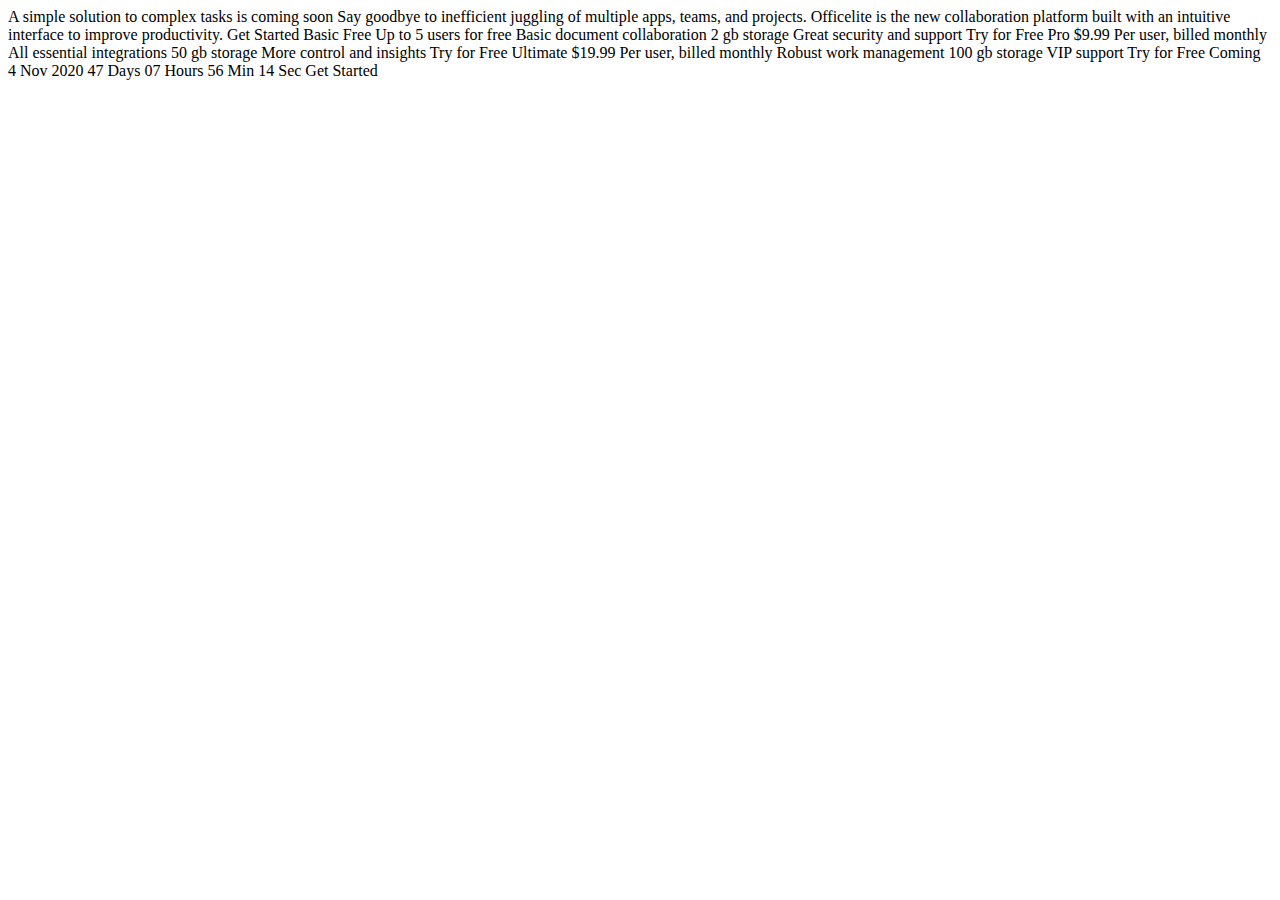
==== index.html @ d2bb743d "added starter files" ====
<!DOCTYPE html>
<html lang="en">
<head>
  <meta charset="UTF-8">
  <meta name="viewport" content="width=device-width, initial-scale=1.0">

  <link rel="icon" type="image/png" sizes="32x32" href="./assets/favicon-32x32.png">
  
  <title>Frontend Mentor | Officelite coming soon site</title>
</head>
<body> 
  A simple solution to complex tasks is coming soon

  Say goodbye to inefficient juggling of multiple apps, teams, and projects. Officelite is the new 
  collaboration platform built with an intuitive interface to improve productivity.

  Get Started

  Basic
  Free
  Up to 5 users for free
  Basic document collaboration
  2 gb storage
  Great security and support
  Try for Free

  Pro
  $9.99
  Per user, billed monthly
  All essential integrations
  50 gb storage
  More control and insights
  Try for Free

  Ultimate
  $19.99
  Per user, billed monthly
  Robust work management
  100 gb storage
  VIP support
  Try for Free

  <!-- If you're choosing to make this date dynamic, set it to 30 days in the future from the moment the visitor views the page -->
  Coming 4 Nov 2020

  <!-- If you're choosing to make this timer dynamic, have it countdown from the date you set above -->
  47 Days
  07 Hours
  56 Min
  14 Sec
  Get Started
</body>
</html>
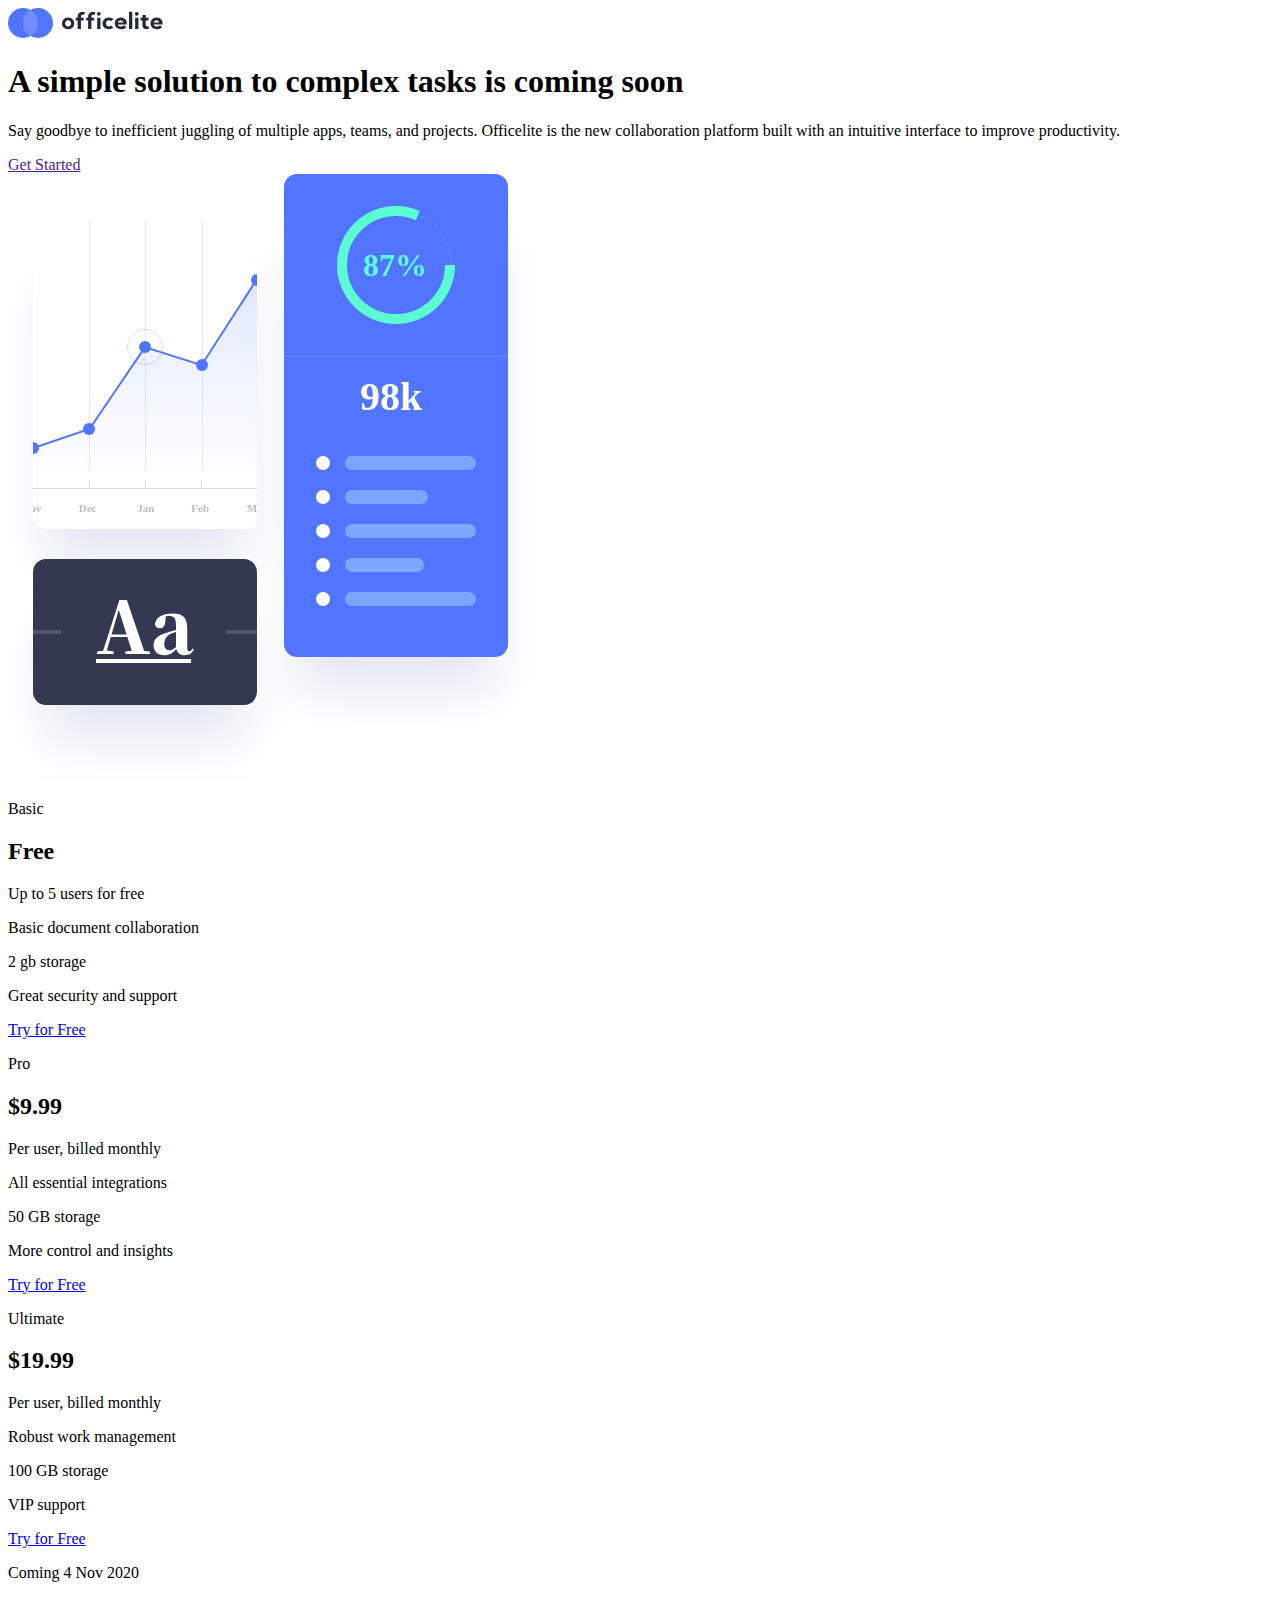
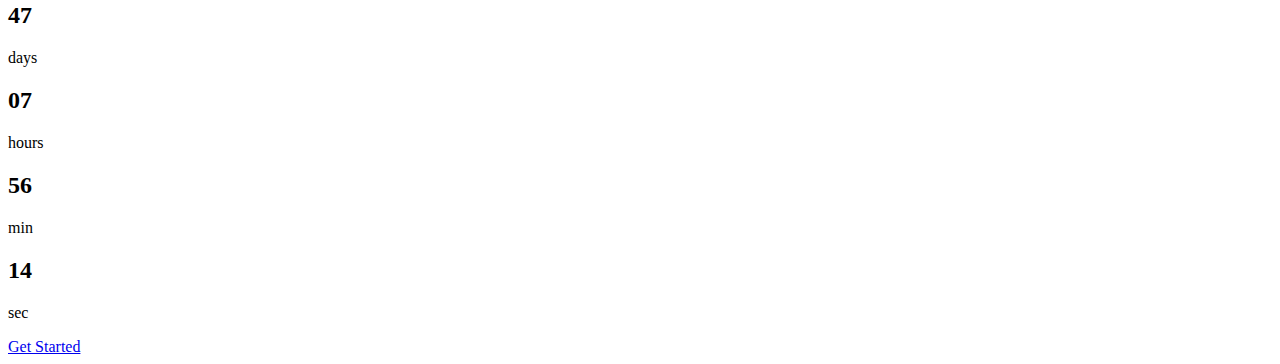
==== commit a80cada4: "added html markup" ====
--- a/index.html
+++ b/index.html
@@ -1,53 +1,375 @@
 <!DOCTYPE html>
 <html lang="en">
-<head>
-  <meta charset="UTF-8">
-  <meta name="viewport" content="width=device-width, initial-scale=1.0">
-
-  <link rel="icon" type="image/png" sizes="32x32" href="./assets/favicon-32x32.png">
-  
-  <title>Frontend Mentor | Officelite coming soon site</title>
-</head>
-<body> 
-  A simple solution to complex tasks is coming soon
-
-  Say goodbye to inefficient juggling of multiple apps, teams, and projects. Officelite is the new 
-  collaboration platform built with an intuitive interface to improve productivity.
-
-  Get Started
-
-  Basic
-  Free
-  Up to 5 users for free
-  Basic document collaboration
-  2 gb storage
-  Great security and support
-  Try for Free
-
-  Pro
-  $9.99
-  Per user, billed monthly
-  All essential integrations
-  50 gb storage
-  More control and insights
-  Try for Free
-
-  Ultimate
-  $19.99
-  Per user, billed monthly
-  Robust work management
-  100 gb storage
-  VIP support
-  Try for Free
-
-  <!-- If you're choosing to make this date dynamic, set it to 30 days in the future from the moment the visitor views the page -->
-  Coming 4 Nov 2020
-
-  <!-- If you're choosing to make this timer dynamic, have it countdown from the date you set above -->
-  47 Days
-  07 Hours
-  56 Min
-  14 Sec
-  Get Started
-</body>
-</html>+  <head>
+    <meta charset="UTF-8" />
+    <meta name="viewport" content="width=device-width, initial-scale=1.0" />
+
+    <link rel="stylesheet" href="./style.css" />
+    <link rel="icon" type="image/png" sizes="32x32" href="./assets/favicon-32x32.png" />
+
+    <title>Frontend Mentor | Officelite coming soon site</title>
+  </head>
+  <body>
+    <div class="wrapper">
+      <header class="header">
+        <div class="logo">
+          <img class="logo-img" src="./assets/shared/logo.svg" alt="logo" />
+        </div>
+      </header>
+
+      <section class="section-a">
+        <div class="copy-area">
+          <h1 class="title">A simple solution to complex tasks is coming soon</h1>
+          <p class="copy-text">
+            Say goodbye to inefficient juggling of multiple apps, teams, and projects.
+            Officelite is the new collaboration platform built with an intuitive interface
+            to improve productivity.
+          </p>
+          <a href="" class="btn">Get Started</a>
+        </div>
+        <div class="image-area">
+          <svg
+            width="525"
+            height="606"
+            xmlns="http://www.w3.org/2000/svg"
+            xmlns:xlink="http://www.w3.org/1999/xlink"
+          >
+            <defs>
+              <filter
+                x="-27.9%"
+                y="-12.1%"
+                width="155.8%"
+                height="148.5%"
+                filterUnits="objectBoundingBox"
+                id="c"
+              >
+                <feMorphology
+                  radius="12.5"
+                  in="SourceAlpha"
+                  result="shadowSpreadOuter1"
+                />
+                <feOffset dy="50" in="shadowSpreadOuter1" result="shadowOffsetOuter1" />
+                <feGaussianBlur
+                  stdDeviation="25"
+                  in="shadowOffsetOuter1"
+                  result="shadowBlurOuter1"
+                />
+                <feColorMatrix
+                  values="0 0 0 0 0.293478072 0 0 0 0 0.359720343 0 0 0 0 0.604534647 0 0 0 0.247159091 0"
+                  in="shadowBlurOuter1"
+                />
+              </filter>
+              <filter
+                x="-27.9%"
+                y="-25.7%"
+                width="155.8%"
+                height="202.7%"
+                filterUnits="objectBoundingBox"
+                id="g"
+              >
+                <feMorphology
+                  radius="12.5"
+                  in="SourceAlpha"
+                  result="shadowSpreadOuter1"
+                />
+                <feOffset dy="50" in="shadowSpreadOuter1" result="shadowOffsetOuter1" />
+                <feGaussianBlur
+                  stdDeviation="25"
+                  in="shadowOffsetOuter1"
+                  result="shadowBlurOuter1"
+                />
+                <feColorMatrix
+                  values="0 0 0 0 0.293478072 0 0 0 0 0.359720343 0 0 0 0 0.604534647 0 0 0 0.247159091 0"
+                  in="shadowBlurOuter1"
+                />
+              </filter>
+              <filter
+                x="-27.9%"
+                y="-7.8%"
+                width="155.8%"
+                height="131.1%"
+                filterUnits="objectBoundingBox"
+                id="i"
+              >
+                <feMorphology
+                  radius="12.5"
+                  in="SourceAlpha"
+                  result="shadowSpreadOuter1"
+                />
+                <feOffset dy="50" in="shadowSpreadOuter1" result="shadowOffsetOuter1" />
+                <feGaussianBlur
+                  stdDeviation="25"
+                  in="shadowOffsetOuter1"
+                  result="shadowBlurOuter1"
+                />
+                <feColorMatrix
+                  values="0 0 0 0 0.293478072 0 0 0 0 0.359720343 0 0 0 0 0.604534647 0 0 0 0.247159091 0"
+                  in="shadowBlurOuter1"
+                />
+              </filter>
+              <rect id="b" x="0" y="0" width="224" height="309" rx="13" />
+              <rect id="f" x="0" y="0" width="224" height="146" rx="13" />
+              <rect id="j" x="0" y="0" width="224" height="483" rx="13" />
+              <linearGradient x1="50%" y1="0%" x2="50%" y2="100%" id="d">
+                <stop stop-color="#024AFF" stop-opacity=".148" offset="0%" />
+                <stop stop-color="#3B77CF" stop-opacity="0" offset="100%" />
+              </linearGradient>
+              <circle id="a" cx="59" cy="59" r="59" />
+              <mask
+                id="k"
+                maskContentUnits="userSpaceOnUse"
+                maskUnits="objectBoundingBox"
+                x="0"
+                y="0"
+                width="118"
+                height="118"
+                fill="#fff"
+              >
+                <use xlink:href="#a" />
+              </mask>
+            </defs>
+            <g fill="none" fill-rule="evenodd">
+              <g transform="translate(25 46)">
+                <mask id="e" fill="#fff"><use xlink:href="#b" /></mask>
+                <use fill="#000" filter="url(#c)" xlink:href="#b" />
+                <use fill="#FFF" xlink:href="#b" />
+                <path
+                  fill="url(#d)"
+                  mask="url(#e)"
+                  d="M-36.826 240.688L56.5 209.026 112 127.17l56.5 18.01 75.17-116.672V269l-280.496-1z"
+                />
+                <path
+                  stroke="#5175FF"
+                  stroke-width="2"
+                  mask="url(#e)"
+                  d="M-36.826 240.688L56.5 209.026 112 127.17l56.5 18.01 75.17-116.672V269"
+                />
+                <path
+                  fill="#5175FF"
+                  opacity=".152"
+                  mask="url(#e)"
+                  d="M112 0h1v250h-1zM56 0h1v250h-1zM169 0h1v250h-1z"
+                />
+                <circle fill="#5175FF" mask="url(#e)" cx="112" cy="127" r="6" />
+                <circle
+                  stroke="#5175FF"
+                  opacity=".25"
+                  mask="url(#e)"
+                  cx="112"
+                  cy="127"
+                  r="17.5"
+                />
+                <circle fill="#5175FF" mask="url(#e)" cx="56" cy="209" r="6" />
+                <circle fill="#5175FF" mask="url(#e)" cx="169" cy="145" r="6" />
+                <circle fill="#5175FF" mask="url(#e)" cx="224" cy="60" r="6" />
+                <circle fill="#5175FF" mask="url(#e)" cy="228" r="6" />
+                <g mask="url(#e)">
+                  <text
+                    opacity=".5"
+                    font-family="KumbhSans-Bold, Kumbh Sans"
+                    font-size="11"
+                    font-weight="bold"
+                    transform="translate(-12 260)"
+                  >
+                    <tspan x="116.15" y="32" fill="#747B95">Jan</tspan>
+                  </text>
+                  <text
+                    opacity=".5"
+                    font-family="KumbhSans-Bold, Kumbh Sans"
+                    font-size="11"
+                    font-weight="bold"
+                    transform="translate(-12 260)"
+                  >
+                    <tspan x="57.779" y="32" fill="#747B95">Dec</tspan>
+                  </text>
+                  <text
+                    opacity=".5"
+                    font-family="KumbhSans-Bold, Kumbh Sans"
+                    font-size="11"
+                    font-weight="bold"
+                    transform="translate(-12 260)"
+                  >
+                    <tspan x="1.534" y="32" fill="#747B95">Nov</tspan>
+                  </text>
+                  <text
+                    opacity=".5"
+                    font-family="KumbhSans-Bold, Kumbh Sans"
+                    font-size="11"
+                    font-weight="bold"
+                    transform="translate(-12 260)"
+                  >
+                    <tspan x="170.308" y="32" fill="#747B95">Feb</tspan>
+                  </text>
+                  <text
+                    opacity=".5"
+                    font-family="KumbhSans-Bold, Kumbh Sans"
+                    font-size="11"
+                    font-weight="bold"
+                    transform="translate(-12 260)"
+                  >
+                    <tspan x="225.725" y="32" fill="#747B95">Mar</tspan>
+                  </text>
+                  <path
+                    fill="#747B95"
+                    opacity=".25"
+                    d="M0 268h224v1H0zM112 260h1v8h-1zM56 260h1v8h-1zM168 260h1v8h-1z"
+                  />
+                </g>
+              </g>
+              <g transform="translate(25 385)">
+                <mask id="h" fill="#fff"><use xlink:href="#f" /></mask>
+                <use fill="#000" filter="url(#g)" xlink:href="#f" />
+                <use fill="#333950" xlink:href="#f" />
+                <g mask="url(#h)">
+                  <g fill="#FEFEFE" fill-rule="nonzero">
+                    <path
+                      d="M80.64 95v-2.448l-6.768-.936 3.96-13.68h16.56l4.392 13.896-6.408.72V95h24.552v-2.448l-5.76-.648L93.888 41H86.4L70.128 91.688l-5.976.864V95H80.64zM93.6 75.416H78.552l7.2-24.624L93.6 75.416zm58.176 20.808c4.608 0 7.344-1.656 9.144-5.616l-1.224-1.008c-1.368 2.16-2.16 2.736-3.24 2.736-1.368 0-2.232-.936-2.232-3.672V69.296c0-10.44-4.104-14.832-14.328-14.832-11.16 0-17.424 4.32-18 11.088.576 2.376 2.376 3.672 4.968 3.672 2.736 0 5.184-1.944 5.4-6.84l.504-5.112a14.805 14.805 0 013.024-.288c5.472 0 7.2 2.232 7.2 9.72v4.392c-2.52.648-5.04 1.296-7.056 1.872-11.592 3.384-15.336 6.912-15.336 13.464 0 6.048 4.32 9.792 10.512 9.792 5.76 0 8.496-2.232 12.168-6.264 1.08 3.888 3.744 6.264 8.496 6.264zm-15.048-4.896c-3.384 0-5.4-2.016-5.4-6.336 0-5.256 2.664-8.64 7.704-10.728.864-.36 2.304-.792 3.96-1.224v14.976c-2.664 2.376-4.32 3.312-6.264 3.312zM63 100v4h95.132v-4z"
+                    />
+                  </g>
+                  <path
+                    fill="#FEFEFE"
+                    fill-rule="nonzero"
+                    d="M-67 71v4h95.132v-4zM193 71v4h95.132v-4z"
+                    opacity=".15"
+                  />
+                </g>
+              </g>
+              <g transform="translate(276)">
+                <use fill="#000" filter="url(#i)" xlink:href="#j" />
+                <use fill="#5175FF" xlink:href="#j" />
+              </g>
+              <path fill="#FFF" opacity=".15" d="M276 182h224v1H276z" />
+              <g transform="translate(329 32)">
+                <circle stroke="#FFF" opacity=".146" cx="59" cy="59" r="55.5" />
+                <use
+                  stroke="#5CFCD3"
+                  mask="url(#k)"
+                  stroke-width="20"
+                  stroke-dasharray="302"
+                  xlink:href="#a"
+                />
+                <text
+                  font-family="KumbhSans-Bold, Kumbh Sans"
+                  font-size="32"
+                  font-weight="bold"
+                  fill="#5CFCD3"
+                >
+                  <tspan x="26" y="70">87%</tspan>
+                </text>
+              </g>
+              <text
+                font-family="KumbhSans-Bold, Kumbh Sans"
+                font-size="40"
+                font-weight="bold"
+                fill="#FFF"
+                transform="translate(276)"
+              >
+                <tspan x="76" y="236">98k</tspan>
+              </text>
+              <g transform="translate(308 282)">
+                <rect fill="#FFF" width="14" height="14" rx="7" />
+                <rect fill="#7DA7FF" x="29" width="131" height="14" rx="7" />
+              </g>
+              <g transform="translate(308 316)">
+                <rect fill="#FFF" width="14" height="14" rx="7" />
+                <rect fill="#7DA7FF" x="29" width="83" height="14" rx="7" />
+              </g>
+              <g transform="translate(308 350)">
+                <rect fill="#FFF" width="14" height="14" rx="7" />
+                <rect fill="#7DA7FF" x="29" width="131" height="14" rx="7" />
+              </g>
+              <g transform="translate(308 384)">
+                <rect fill="#FFF" width="14" height="14" rx="7" />
+                <rect fill="#7DA7FF" x="29" width="79" height="14" rx="7" />
+              </g>
+              <g transform="translate(308 418)">
+                <rect fill="#FFF" width="14" height="14" rx="7" />
+                <rect fill="#7DA7FF" x="29" width="131" height="14" rx="7" />
+              </g>
+            </g>
+          </svg>
+        </div>
+      </section>
+
+      <section class="section-b">
+        <div class="cards">
+          <div class="card">
+            <div class="plan-type">
+              <p class="plan-name">Basic</p>
+              <h2 class="plan-price">Free</h2>
+              <p class="plan-subtitle">Up to 5 users for free</p>
+            </div>
+            <div class="plan-features">
+              <p class="feature-copy">Basic document collaboration</p>
+              <p class="feature-copy">2 gb storage</p>
+              <p class="feature-copy">Great security and support</p>
+            </div>
+            <a href="#" class="btn btn--accent-1">Try for Free</a>
+          </div>
+
+          <div class="card">
+            <div class="plan-type">
+              <p class="plan-name">Pro</p>
+              <h2 class="plan-price">$9.99</h2>
+              <p class="plan-subtitle">Per user, billed monthly</p>
+            </div>
+            <div class="plan-features">
+              <p class="feature-copy">All essential integrations</p>
+              <p class="feature-copy">50 GB storage</p>
+              <p class="feature-copy">More control and insights</p>
+            </div>
+            <a href="#" class="btn btn--accent-2">Try for Free</a>
+          </div>
+
+          <div class="card">
+            <div class="plan-type">
+              <p class="plan-name">Ultimate</p>
+              <h2 class="plan-price">$19.99</h2>
+              <p class="plan-subtitle">Per user, billed monthly</p>
+            </div>
+            <div class="plan-features">
+              <p class="feature-copy">Robust work management</p>
+              <p class="feature-copy">100 GB storage</p>
+              <p class="feature-copy">VIP support</p>
+            </div>
+            <a href="#" class="btn btn--accent-1">Try for Free</a>
+          </div>
+        </div>
+      </section>
+
+      <footer class="footer">
+        <div class="footer__content">
+          <div class="countdown-area">
+            <!-- If you're choosing to make this date dynamic, set it to 30 days in the future from the moment the visitor views the page -->
+
+            <p class="countdown-text">Coming <span class="accent">4 Nov 2020</span></p>
+            <div class="countdown-cards">
+              <!-- If you're choosing to make this timer dynamic, have it countdown from the date you set above -->
+
+              <div class="cd-card">
+                <h2 class="cd-card__number">47</h2>
+                <p class="cd-card__unit">days</p>
+              </div>
+              <div class="cd-card">
+                <h2 class="cd-card__number">07</h2>
+                <p class="cd-card__unit">hours</p>
+              </div>
+              <div class="cd-card">
+                <h2 class="cd-card__number">56</h2>
+                <p class="cd-card__unit">min</p>
+              </div>
+              <div class="cd-card">
+                <h2 class="cd-card__number">14</h2>
+                <p class="cd-card__unit">sec</p>
+              </div>
+            </div>
+          </div>
+
+          <a href="#" class="btn">Get Started</a>
+        </div>
+      </footer>
+    </div>
+
+    <script src="./index.js"></script>
+  </body>
+</html>
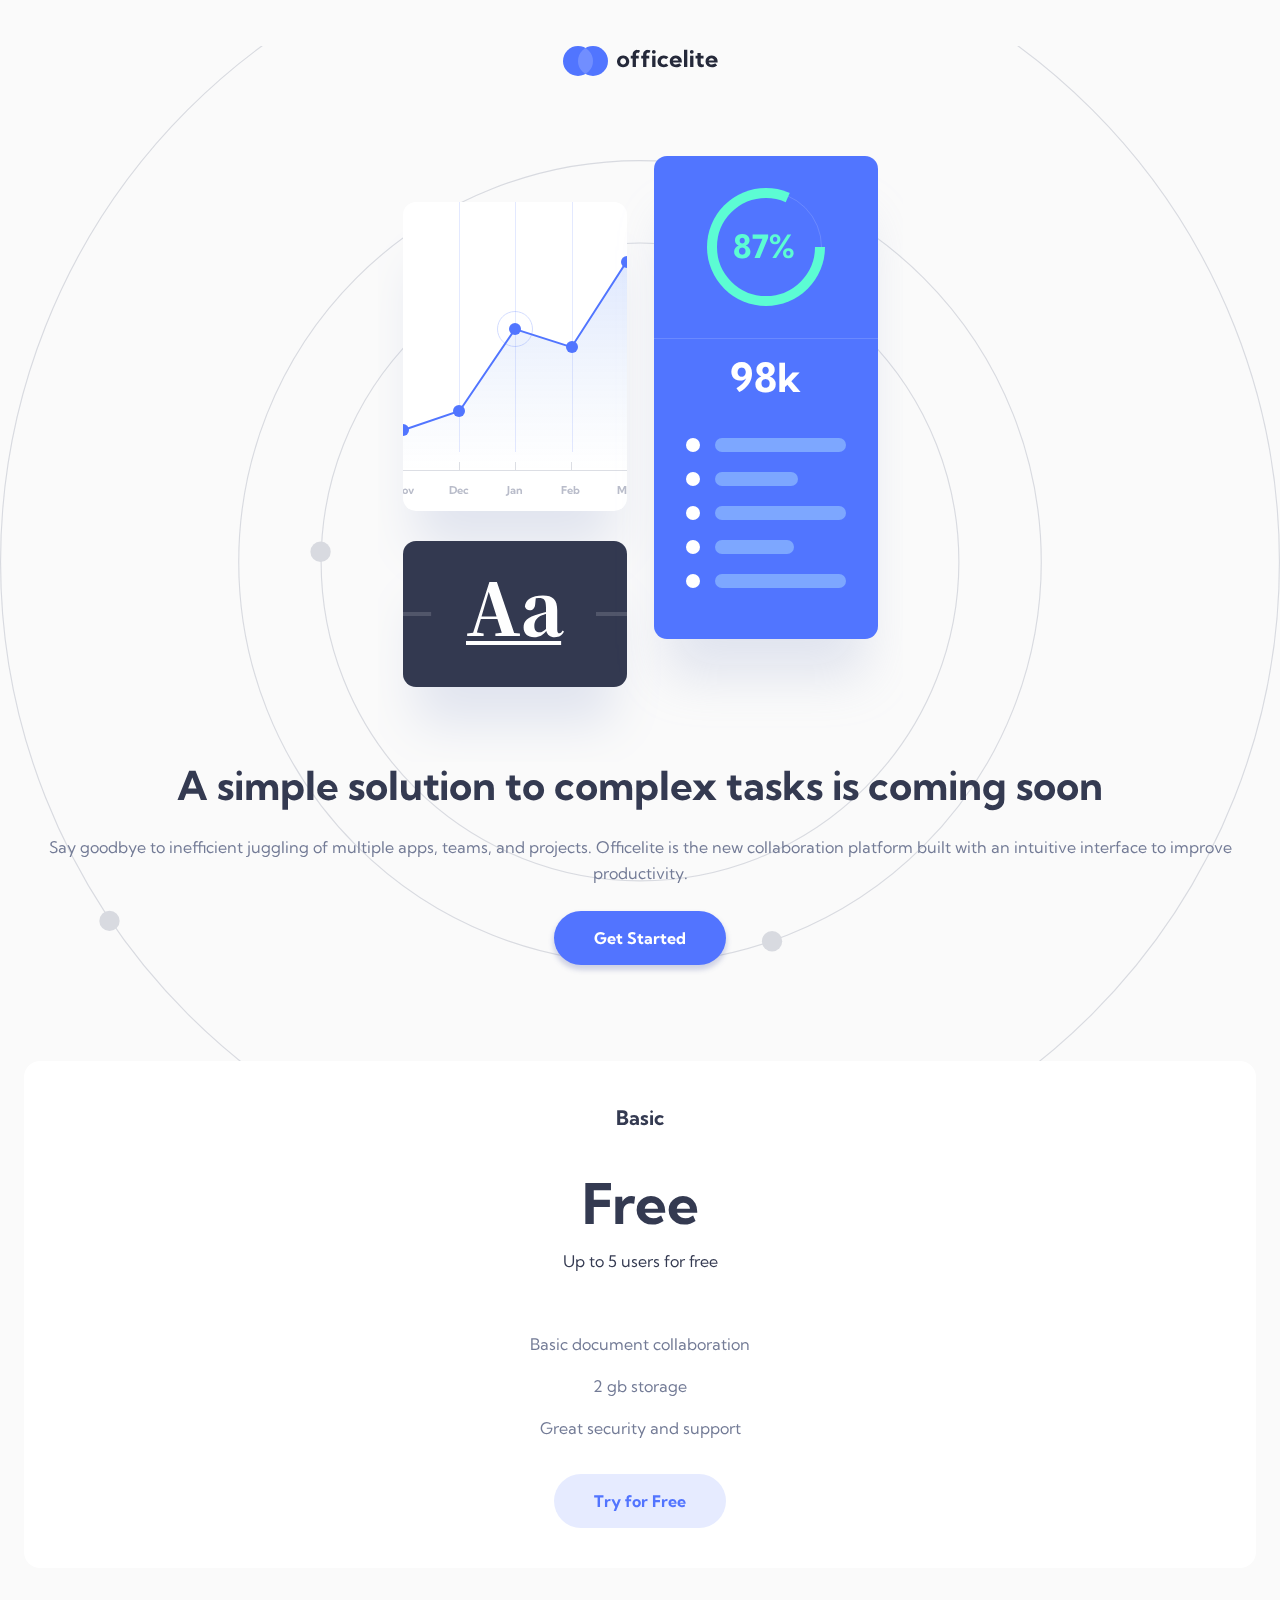
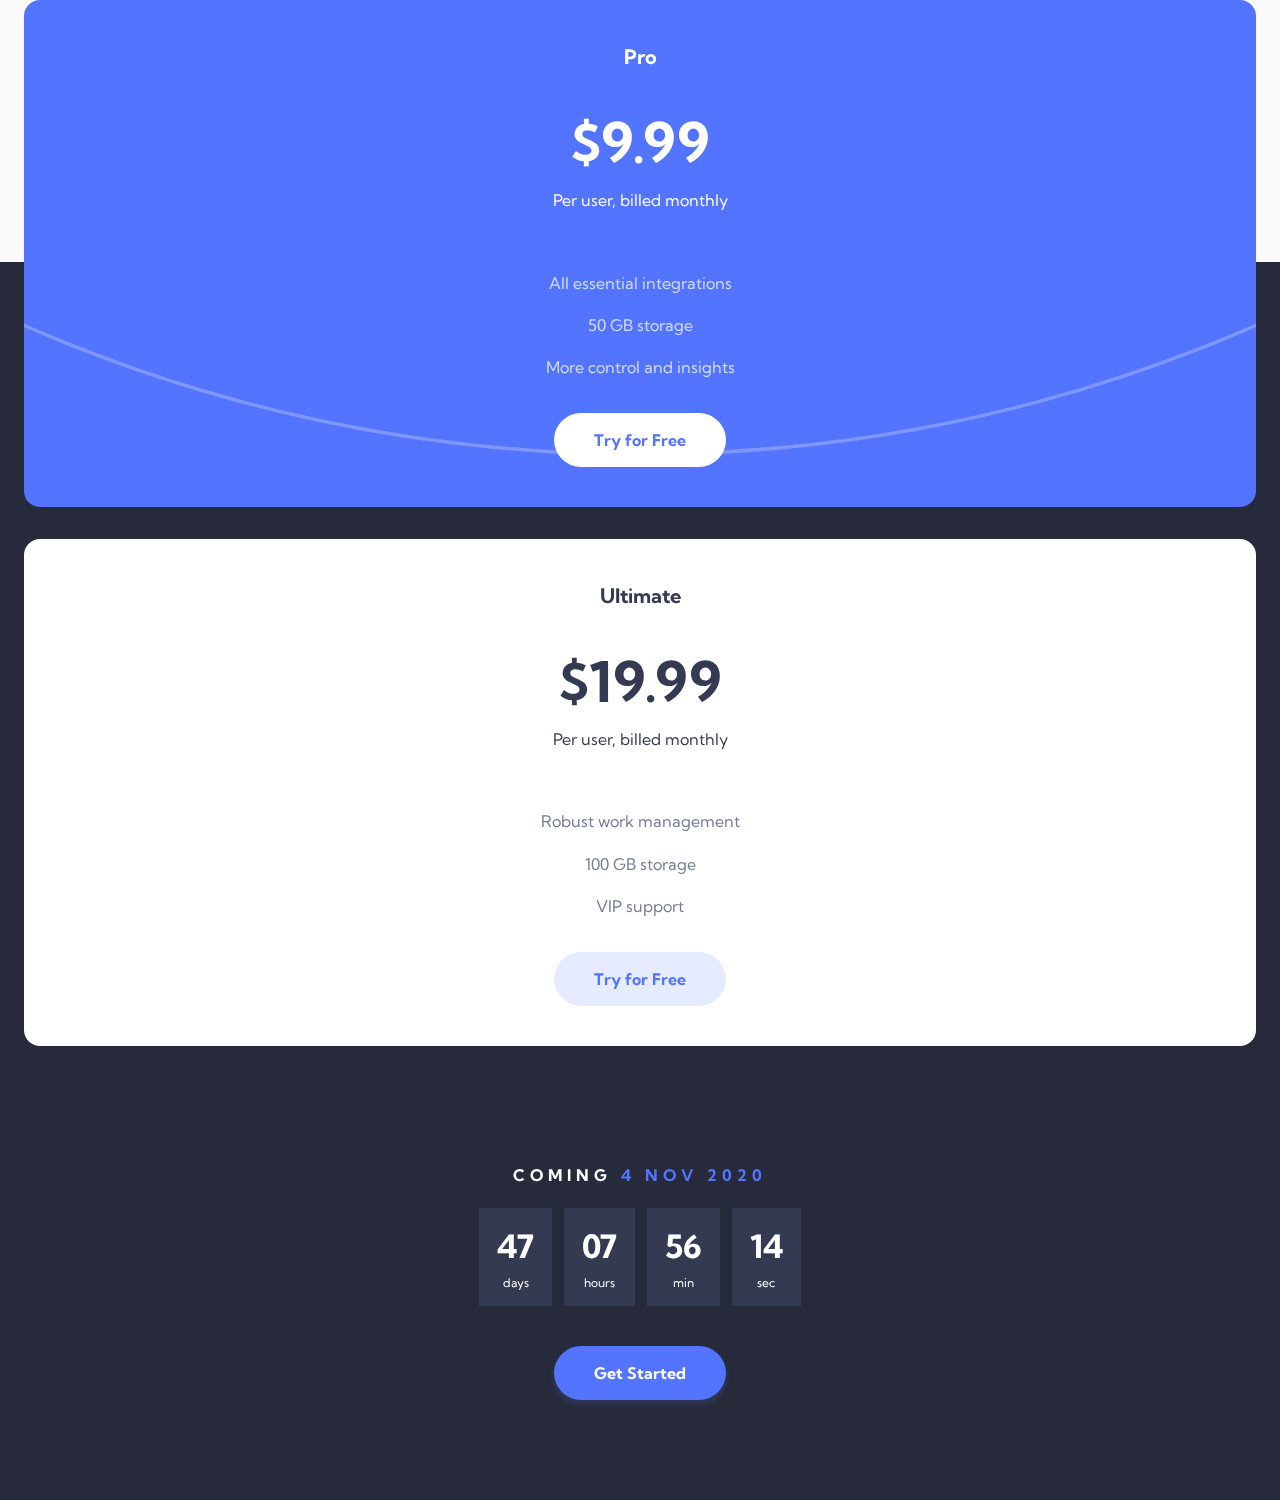
==== commit b34b3e01: "finished mobile css view" ====
--- a/index.html
+++ b/index.html
@@ -11,13 +11,13 @@
   </head>
   <body>
     <div class="wrapper">
-      <header class="header">
+      <header class="header container">
         <div class="logo">
           <img class="logo-img" src="./assets/shared/logo.svg" alt="logo" />
         </div>
       </header>
 
-      <section class="section-a">
+      <section class="section-a container">
         <div class="copy-area">
           <h1 class="title">A simple solution to complex tasks is coming soon</h1>
           <p class="copy-text">
@@ -291,15 +291,15 @@
         </div>
       </section>
 
-      <section class="section-b">
+      <section class="section-b container">
         <div class="cards">
           <div class="card">
-            <div class="plan-type">
+            <div class="plan">
               <p class="plan-name">Basic</p>
               <h2 class="plan-price">Free</h2>
               <p class="plan-subtitle">Up to 5 users for free</p>
             </div>
-            <div class="plan-features">
+            <div class="features">
               <p class="feature-copy">Basic document collaboration</p>
               <p class="feature-copy">2 gb storage</p>
               <p class="feature-copy">Great security and support</p>
@@ -307,13 +307,13 @@
             <a href="#" class="btn btn--accent-1">Try for Free</a>
           </div>
 
-          <div class="card">
-            <div class="plan-type">
+          <div class="card card--accent">
+            <div class="plan">
               <p class="plan-name">Pro</p>
               <h2 class="plan-price">$9.99</h2>
               <p class="plan-subtitle">Per user, billed monthly</p>
             </div>
-            <div class="plan-features">
+            <div class="features">
               <p class="feature-copy">All essential integrations</p>
               <p class="feature-copy">50 GB storage</p>
               <p class="feature-copy">More control and insights</p>
@@ -322,12 +322,12 @@
           </div>
 
           <div class="card">
-            <div class="plan-type">
+            <div class="plan">
               <p class="plan-name">Ultimate</p>
               <h2 class="plan-price">$19.99</h2>
               <p class="plan-subtitle">Per user, billed monthly</p>
             </div>
-            <div class="plan-features">
+            <div class="features">
               <p class="feature-copy">Robust work management</p>
               <p class="feature-copy">100 GB storage</p>
               <p class="feature-copy">VIP support</p>
@@ -337,7 +337,7 @@
         </div>
       </section>
 
-      <footer class="footer">
+      <footer class="footer container">
         <div class="footer__content">
           <div class="countdown-area">
             <!-- If you're choosing to make this date dynamic, set it to 30 days in the future from the moment the visitor views the page -->
--- a/style.css
+++ b/style.css
@@ -0,0 +1,321 @@
+@import url('https://fonts.googleapis.com/css2?family=Kumbh+Sans:wght@400;700&display=swap');
+
+*,
+*::before,
+*::after {
+  box-sizing: border-box;
+  margin: 0;
+  padding: 0;
+}
+
+/* ================== */
+/* Custom properties */
+/* ================== */
+
+:root {
+  --ff-main: 'Kumbh Sans', sans-serif;
+
+  --fw-regular: 400;
+  --fw-bold: 700;
+
+  --fs-07: 0.438rem;
+  --fs-08: 0.5em;
+  --fs-09: 0.563em;
+  --fs-10: 0.625rem;
+  --fs-12: 0.75rem;
+  --fs-13: 0.813rem;
+  --fs-14: 0.875rem;
+  --fs-15: 0.938rem;
+  --fs-16: 1rem;
+  --fs-18: 1.125rem;
+  --fs-20: 1.25rem;
+  --fs-22: 1.375rem;
+  --fs-24: 1.5rem;
+  --fs-26: 1.625rem;
+  --fs-28: 1.75rem;
+  --fs-32: 2rem;
+  --fs-36: 2.25rem;
+  --fs-40: 2.5rem;
+  --fs-48: 3rem;
+  --fs-56: 3.5rem;
+  --fs-60: 3.75rem;
+  --fs-64: 4rem;
+  --fs-72: 4.5rem;
+  --fs-80: 5rem;
+
+  --clr-blue: hsla(228, 100%, 66%, 1);
+  --clr-desat-blue: hsla(228, 100%, 75%, 1);
+  --clr-ocean-blue: hsla(227, 100%, 95%, 1);
+  --clr-hover-accent: hsla(227, 100%, 88%, 1);
+
+  --clr-very-dark-blue: hsla(227, 22%, 26%, 1);
+  --clr-blackish: hsla(228, 22%, 19%, 1);
+  --clr-grey: hsla(227, 14%, 52%, 1);
+  --clr-very-soft-grey: hsla(0, 0%, 100%, 1);
+  --clr-soft-red: hsla(0, 83%, 65%, 1);
+
+  --clr-greyish-bg: hsl(0, 0%, 98%);
+  --clr-white: hsl(0, 0%, 100%);
+}
+
+body {
+  background-color: var(--clr-greyish-bg);
+  color: var(--clr-very-dark-blue);
+  font-family: var(--ff-main);
+  font-size: var(--fs-16);
+  font-weight: var(--fw-regular);
+  line-height: 1.65;
+  text-align: center;
+}
+
+img,
+svg {
+  display: block;
+  max-width: 100%;
+}
+
+/* ================== */
+/* Typography */
+/* ================== */
+.title {
+  font-size: var(--fs-40);
+  font-weight: var(--fw-bold);
+  line-height: 1.2;
+}
+
+.copy-text,
+.feature-copy {
+  color: var(--clr-grey);
+}
+
+.plan-name {
+  font-size: var(--fs-20);
+  font-weight: var(--fw-bold);
+}
+
+.plan-price {
+  font-size: var(--fs-56);
+  font-weight: var(--fw-bold);
+}
+
+.countdown-text {
+  font-weight: var(--fw-bold);
+  text-transform: uppercase;
+  letter-spacing: 5px;
+  color: var(--clr-white);
+}
+
+.accent {
+  color: var(--clr-blue);
+}
+
+.cd-card__number {
+  font-weight: var(--fw-bold);
+  font-size: var(--fs-32);
+  color: var(--clr-white);
+}
+
+.cd-card__unit {
+  font-size: var(--fs-12);
+  color: var(--clr-very-soft-grey);
+}
+
+/* ===================== */
+/* Buttons, inputs */
+/* ===================== */
+
+.btn {
+  display: inline-block;
+  color: var(--clr-white);
+  font-weight: var(--fw-bold);
+  padding: 0.875em 2.5em;
+  background: var(--clr-blue);
+  border-radius: 2em;
+  text-decoration: none;
+  box-shadow: 0px 4px 5px 1px hsla(229, 35%, 47%, 0.25);
+}
+.btn:hover,
+.btn:focus {
+  background: var(--clr-desat-blue);
+  box-shadow: 0px 4px 10px 4px hsla(229, 35%, 47%, 0.25);
+}
+
+.btn--accent-1 {
+  color: var(--clr-blue);
+  background: var(--clr-ocean-blue);
+  box-shadow: unset;
+}
+.btn--accent-1:hover,
+.btn--accent-1:focus {
+  background: var(--clr-hover-accent);
+  box-shadow: unset;
+}
+
+.btn--accent-2 {
+  color: var(--clr-blue);
+  background: var(--clr-white);
+  box-shadow: unset;
+}
+.btn--accent-2:hover,
+.btn--accent-2:focus {
+  color: var(--clr-desat-blue);
+  background: var(--clr-white);
+  box-shadow: unset;
+}
+
+/* ================== */
+/* Utility styles */
+/* ================== */
+
+.wrapper {
+  background: url('./assets/home/bg-pattern-header.svg');
+  background-position: 0% -7%;
+  background-size: contain;
+  background-repeat: no-repeat;
+}
+
+.container {
+  padding: 0 1.5em;
+}
+
+/* ================== */
+/* SECTIONS */
+/* ================== */
+
+/* Header */
+.header {
+  margin-top: 2.875em;
+}
+
+.logo .logo-img {
+  margin: 0 auto;
+}
+
+/* Section A */
+.section-a {
+  margin-top: 5em;
+
+  display: flex;
+  flex-direction: column;
+  justify-content: center;
+  align-items: center;
+}
+
+.image-area {
+  order: -1;
+}
+
+.image-area svg {
+}
+
+.copy-area {
+  display: flex;
+  flex-direction: column;
+  justify-content: center;
+  align-items: center;
+  gap: 1.5em;
+}
+
+/* Section B */
+.section-b {
+  margin-top: 6em;
+}
+
+.cards {
+  display: flex;
+  flex-direction: column;
+  justify-content: center;
+  align-items: center;
+  gap: 2em;
+
+  margin-bottom: -49em;
+}
+
+.card {
+  background: var(--clr-white);
+  width: 100%;
+  border-radius: 1em;
+  padding: 2.5em 0;
+}
+
+.card--accent {
+  background: var(--clr-blue);
+  background-image: url('./assets/home/bg-pattern-pricing.svg');
+  background-position: 50% 102%;
+
+  background-size: 250%;
+  background-repeat: no-repeat;
+  color: var(--clr-white);
+}
+
+.plan {
+  display: flex;
+  flex-direction: column;
+  justify-content: center;
+  align-items: center;
+}
+
+.plan-price {
+  margin-top: 0.75em;
+  line-height: 1;
+}
+
+.plan-subtitle {
+  margin-top: 1em;
+}
+
+.features {
+  display: flex;
+  flex-direction: column;
+  justify-content: center;
+  align-items: center;
+  gap: 1em;
+
+  margin-top: 3.5em;
+}
+
+.card--accent .feature-copy {
+  color: var(--clr-white);
+  opacity: 0.75;
+}
+
+.card .btn {
+  margin-top: 2em;
+}
+
+/* Footer */
+.footer {
+  background: var(--clr-blackish);
+  background-image: url('./assets/home/bg-pattern-footer.svg');
+  background-position: 50% 250%;
+
+  background-size: 310%;
+  background-repeat: no-repeat;
+
+  padding-top: 50em;
+  padding-bottom: 6.25em;
+}
+
+.footer__content {
+  margin-top: 6.25em;
+
+  display: flex;
+  flex-direction: column;
+  justify-content: center;
+  align-items: center;
+  gap: 2.5em;
+}
+
+.countdown-cards {
+  margin-top: 1.2em;
+
+  display: flex;
+  justify-content: center;
+  align-items: center;
+  gap: 0.8rem;
+}
+
+.cd-card {
+  background: var(--clr-very-dark-blue);
+  padding: 0.8em 1.1em;
+}
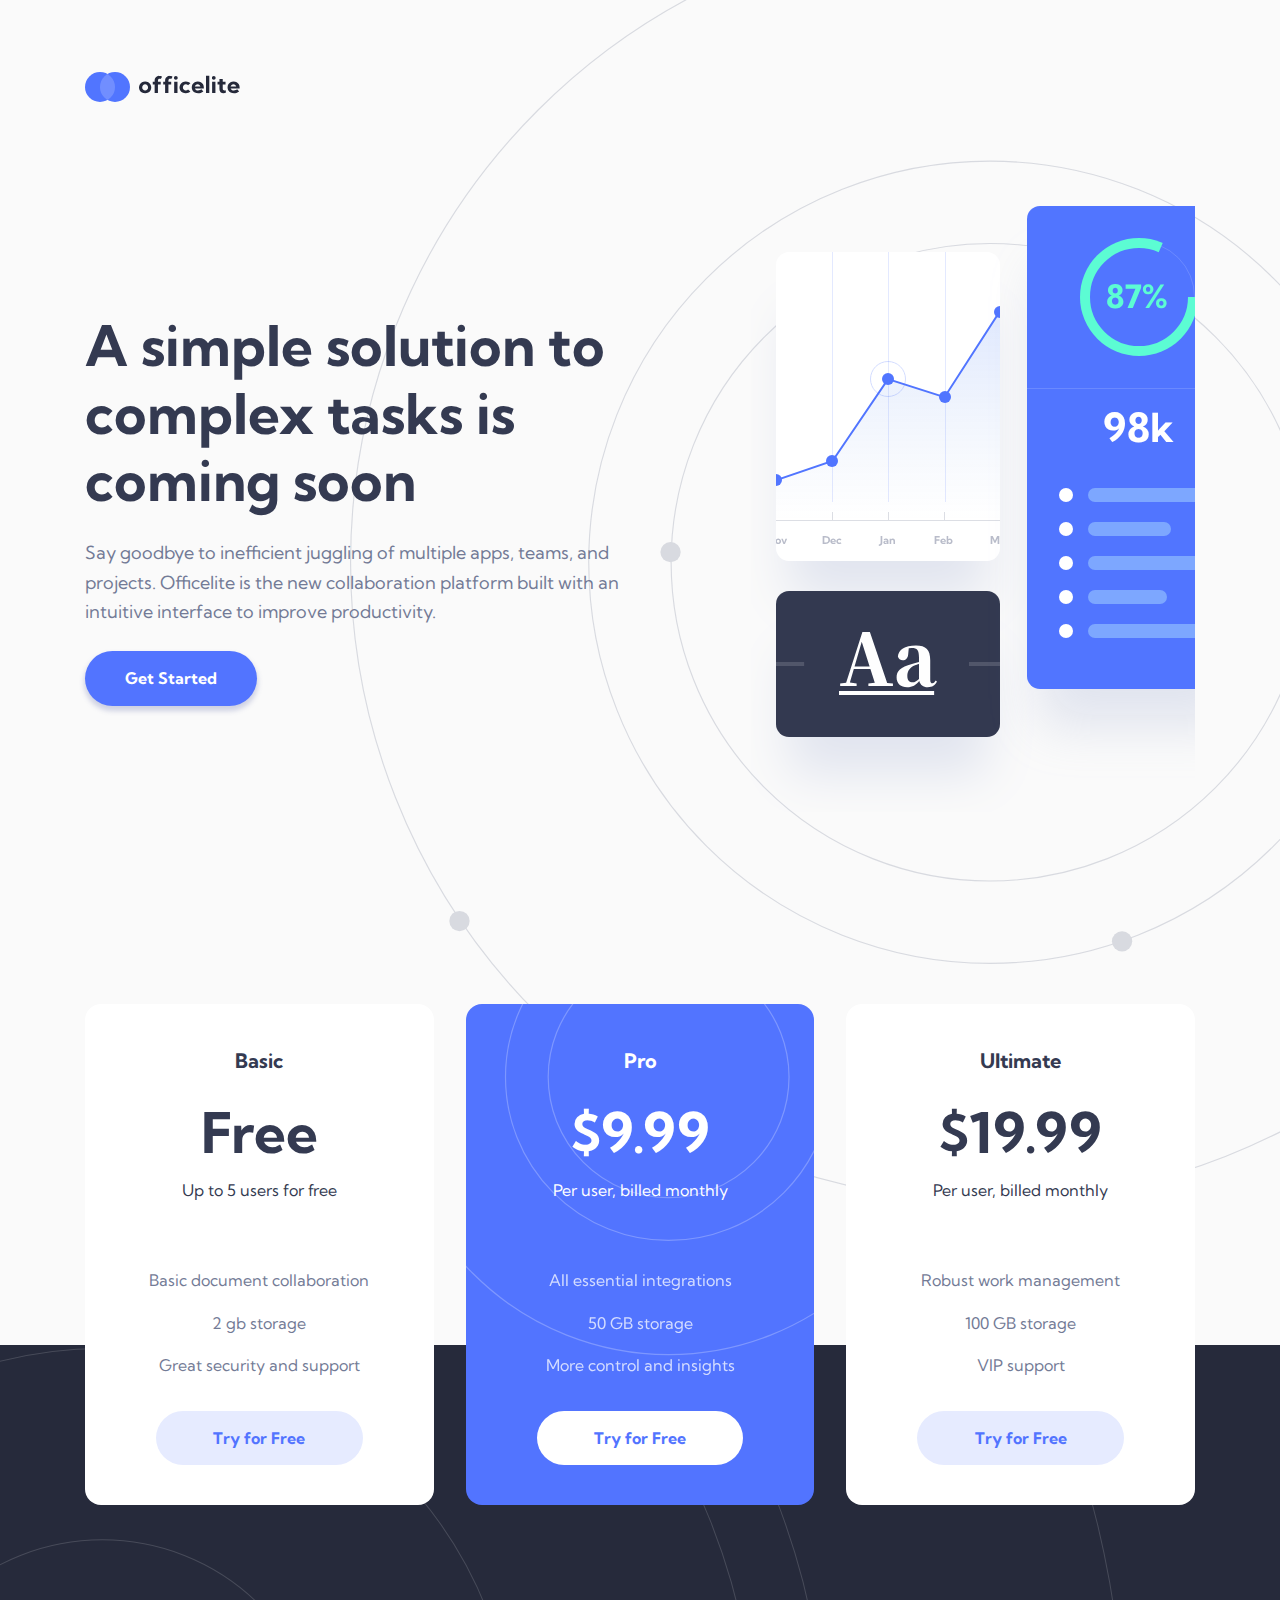
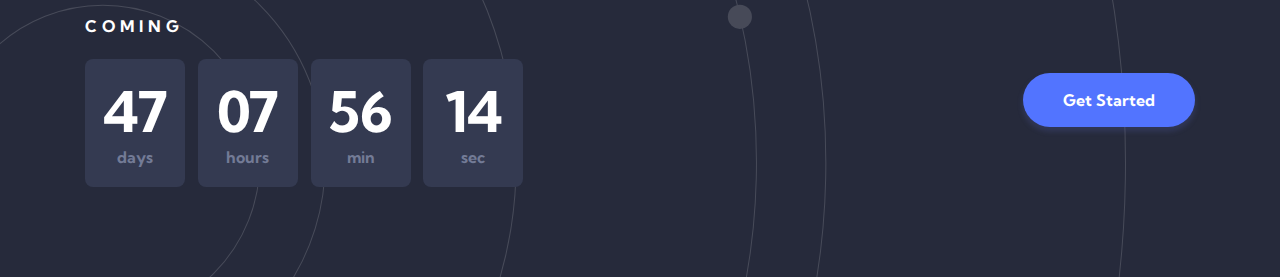
==== commit a3f15401: "added js functionality for the countdown clock" ====
--- a/index.html
+++ b/index.html
@@ -342,24 +342,31 @@
           <div class="countdown-area">
             <!-- If you're choosing to make this date dynamic, set it to 30 days in the future from the moment the visitor views the page -->
 
-            <p class="countdown-text">Coming <span class="accent">4 Nov 2020</span></p>
+            <p class="countdown-text">
+              Coming
+              <span class="accent">
+                <span id="launch-date__day"></span>
+                <span id="launch-date__month"></span>
+                <span id="launch-date__year"></span>
+              </span>
+            </p>
             <div class="countdown-cards">
               <!-- If you're choosing to make this timer dynamic, have it countdown from the date you set above -->
 
               <div class="cd-card">
-                <h2 class="cd-card__number">47</h2>
+                <h2 id="countdown__days" class="cd-card__number">47</h2>
                 <p class="cd-card__unit">days</p>
               </div>
               <div class="cd-card">
-                <h2 class="cd-card__number">07</h2>
+                <h2 id="countdown__hours" class="cd-card__number">07</h2>
                 <p class="cd-card__unit">hours</p>
               </div>
               <div class="cd-card">
-                <h2 class="cd-card__number">56</h2>
+                <h2 id="countdown__minutes" class="cd-card__number">56</h2>
                 <p class="cd-card__unit">min</p>
               </div>
               <div class="cd-card">
-                <h2 class="cd-card__number">14</h2>
+                <h2 id="countdown__seconds" class="cd-card__number">14</h2>
                 <p class="cd-card__unit">sec</p>
               </div>
             </div>
--- a/style.css
+++ b/style.css
@@ -51,10 +51,11 @@
   --clr-very-dark-blue: hsla(227, 22%, 26%, 1);
   --clr-blackish: hsla(228, 22%, 19%, 1);
   --clr-grey: hsla(227, 14%, 52%, 1);
+  --clr-grey-diluted: hsla(227, 14%, 52%, 0.4);
   --clr-very-soft-grey: hsla(0, 0%, 100%, 1);
   --clr-soft-red: hsla(0, 83%, 65%, 1);
 
-  --clr-greyish-bg: hsl(0, 0%, 98%);
+  --clr-greyish-bg: hsl(0, 0%, 98%, 1);
   --clr-white: hsl(0, 0%, 100%);
 }
 
@@ -117,7 +118,8 @@
 
 .cd-card__unit {
   font-size: var(--fs-12);
-  color: var(--clr-very-soft-grey);
+  color: var(--clr-grey);
+  font-weight: var(--fw-bold);
 }
 
 /* ===================== */
@@ -168,7 +170,7 @@
 /* ================== */
 
 .wrapper {
-  background: url('./assets/home/bg-pattern-header.svg');
+  background-image: url('./assets/home/bg-pattern-header.svg');
   background-position: 0% -7%;
   background-size: contain;
   background-repeat: no-repeat;
@@ -214,6 +216,8 @@
   justify-content: center;
   align-items: center;
   gap: 1.5em;
+
+  max-width: 440px;
 }
 
 /* Section B */
@@ -236,6 +240,8 @@
   width: 100%;
   border-radius: 1em;
   padding: 2.5em 0;
+
+  max-width: 440px;
 }
 
 .card--accent {
@@ -318,4 +324,332 @@
 .cd-card {
   background: var(--clr-very-dark-blue);
   padding: 0.8em 1.1em;
-}
+  border-radius: 0.5em;
+}
+
+/* ================== */
+/* SIGN-UP PAGE */
+/* ================== */
+
+.wrapper--sign-up {
+  background-position: 45% -14em;
+  background-size: 130%;
+}
+
+.wrapper--sign-up .countdown-cards {
+  margin-top: 0;
+}
+
+.wrapper--sign-up .countdown-text {
+  margin-top: 4em;
+  color: var(--clr-very-dark-blue);
+}
+
+.wrapper--sign-up .cd-card {
+  background: var(--clr-ocean-blue);
+}
+
+.wrapper--sign-up .cd-card__number {
+  color: var(--clr-blue);
+}
+
+/* Form area */
+.form-area {
+  padding-top: 4em;
+}
+
+.form-container {
+  background: var(--clr-white);
+  border-radius: 0.5em;
+
+  padding: 1.5em;
+}
+
+.form-sign-up input,
+.form__select {
+  width: 100%;
+  border: none;
+  border-bottom: 1px solid var(--clr-grey-diluted);
+  margin-bottom: 1.5em;
+  padding-bottom: 1em;
+}
+
+.form-sign-up input::-webkit-input-placeholder {
+  font-family: var(--ff-main);
+  color: var(--clr-grey-diluted);
+  font-size: var(--fs-16);
+  padding-left: 1em;
+}
+
+.form__select {
+  font-family: var(--ff-main);
+  color: var(--clr-very-dark-blue);
+  font-size: var(--fs-16);
+  font-weight: var(--fw-bold);
+  padding-left: 0.5em;
+}
+
+.option-cat {
+  color: var(--clr-grey-diluted);
+}
+
+.form-area .btn {
+  border: none;
+  padding: 1em 0;
+  width: 100%;
+
+  font-size: var(--fs-16);
+  font-family: inherit;
+  font-weight: var(--fw-regular);
+  margin-top: 1.5em;
+}
+
+.background {
+  margin-top: -4em;
+  height: 20em;
+  background-color: var(--clr-blackish);
+}
+
+/* ================== */
+/* MEDIA QUERIES */
+/* ================== */
+
+/* Tablet */
+@media (min-width: 720px) {
+  /* Typography */
+  .cd-card__number {
+    font-size: var(--fs-56);
+    line-height: 1;
+  }
+
+  .cd-card__unit {
+    font-size: var(--fs-16);
+    text-align: center;
+  }
+
+  body {
+    text-align: left;
+
+    background-image: url('./assets/home/bg-pattern-header.svg');
+    background-position: 350px -13%;
+    background-size: contain;
+    background-repeat: no-repeat;
+  }
+  /* Utility Styles */
+  .wrapper {
+    background: none;
+  }
+
+  .container {
+    padding: 0 2.4375em;
+  }
+
+  /* SECTIONS */
+
+  /* Header */
+  .header {
+    margin-top: 4.5em;
+  }
+
+  .logo .logo-img {
+    margin: 0;
+  }
+
+  /* Section A */
+  .section-a {
+    margin-top: 6.5em;
+
+    flex-direction: row;
+    justify-content: space-between;
+    align-items: center;
+  }
+
+  .copy-area {
+    width: 53.5%;
+    align-items: flex-start;
+
+    max-width: unset;
+  }
+
+  .image-area {
+    order: unset;
+    width: 40%;
+  }
+
+  /* Section B */
+  .cards {
+    margin-bottom: -36em;
+  }
+
+  .card {
+    max-width: unset;
+
+    display: grid;
+    grid-template-columns: 220px 6em auto;
+    grid-template-rows: repeat(2, auto);
+
+    grid-template-areas:
+      'plan . features '
+      'button . . ';
+
+    padding: 3em;
+  }
+
+  .card--accent {
+    background-position: -18em 55%;
+
+    background-size: 130%;
+  }
+
+  .plan {
+    grid-area: plan;
+
+    /* Flex */
+    justify-content: flex-start;
+    align-items: flex-start;
+  }
+
+  .plan-price {
+    margin-top: 0.5em;
+  }
+
+  .plan-subtitle {
+    margin-top: 1em;
+  }
+
+  .card .btn {
+    width: 77%;
+  }
+
+  .features {
+    grid-area: features;
+
+    align-items: flex-start;
+
+    margin-top: 4em;
+  }
+
+  .card .btn {
+    grid-area: button;
+  }
+
+  /* Footer */
+  .footer {
+    padding-top: 37em;
+    padding-bottom: 6.25em;
+
+    background: var(--clr-blackish);
+    background-image: url('./assets/home/bg-pattern-footer.svg');
+    background-position: -240px 200px;
+
+    background-size: 170%;
+    background-repeat: no-repeat;
+  }
+
+  .countdown-area {
+    display: flex;
+    flex-direction: column;
+    justify-content: center;
+    align-items: center;
+  }
+
+  .cd-card {
+    padding: unset;
+    width: 100px;
+    height: 128px;
+
+    display: flex;
+    flex-direction: column;
+    justify-content: center;
+    align-items: center;
+
+    border-radius: 0.5em;
+  }
+
+  .cd-card__number {
+    margin-top: 0.15em;
+  }
+
+  .cd-card__unit {
+    margin-top: 0.25em;
+  }
+}
+
+/* Desktop */
+@media (min-width: 1060px) {
+  /* Typography */
+  .title {
+    font-size: var(--fs-56);
+  }
+  .copy-text {
+    font-size: var(--fs-18);
+  }
+
+  .container {
+    padding: 0;
+  }
+
+  /* SECTIONS */
+  .header,
+  .section-a,
+  .section-b,
+  .footer__content {
+    margin-left: auto;
+    margin-right: auto;
+    max-width: 1110px;
+  }
+
+  .section-b {
+    margin-top: 12em;
+  }
+
+  .cards {
+    flex-direction: row;
+
+    margin-bottom: -10em;
+  }
+
+  .card {
+    max-width: unset;
+    padding: 2.5em;
+
+    display: flex;
+    flex-direction: column;
+    justify-content: center;
+    align-items: center;
+    text-align: center;
+  }
+
+  .card--accent {
+    background-position: -320px -450px;
+
+    background-size: 300%;
+  }
+
+  .plan-name,
+  .plan-price,
+  .feature-copy {
+    width: 100%;
+  }
+
+  /* Footer */
+  .footer {
+    padding-top: 10.5em;
+
+    background-position: 120% 40%;
+
+    background-size: 160%;
+  }
+
+  .footer__content {
+    flex-direction: row;
+    justify-content: space-between;
+    align-items: center;
+    gap: unset;
+
+    padding-bottom: 5.625em;
+  }
+  .countdown-text {
+    width: 100%;
+  }
+}
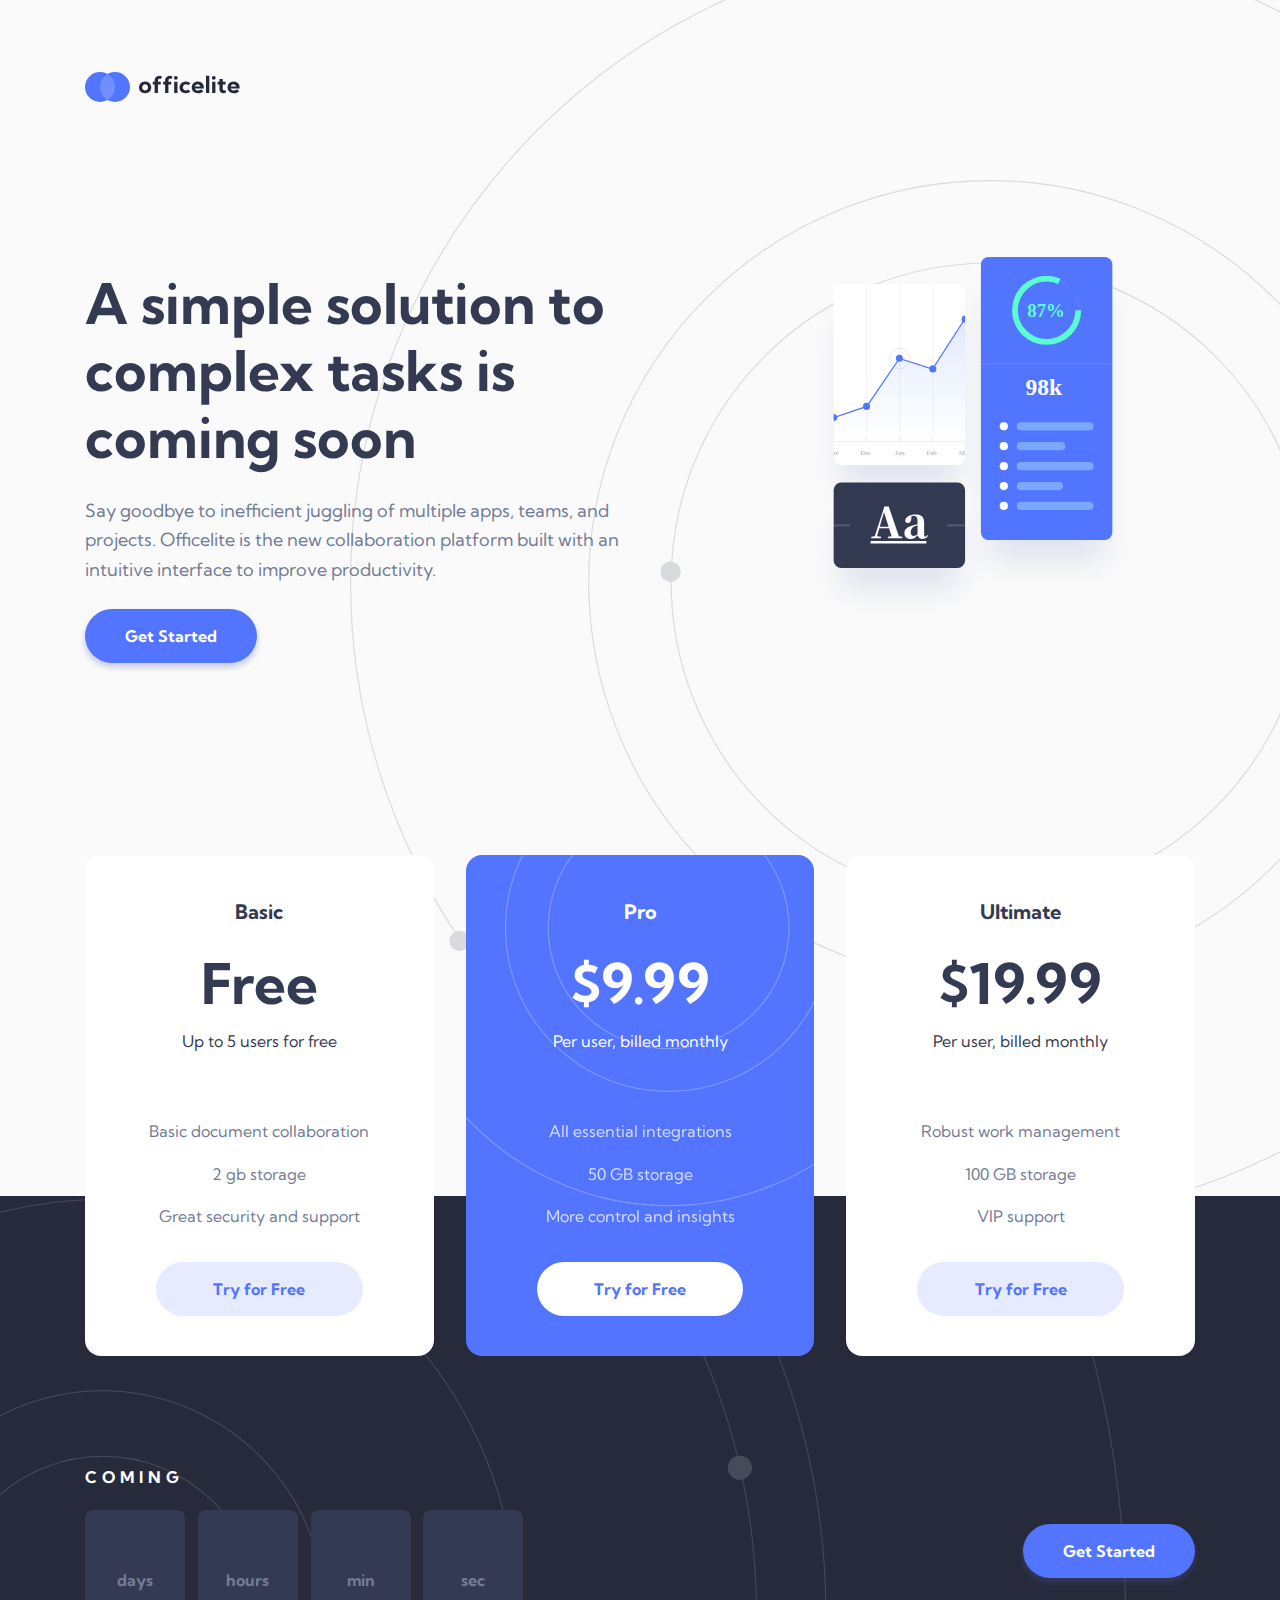
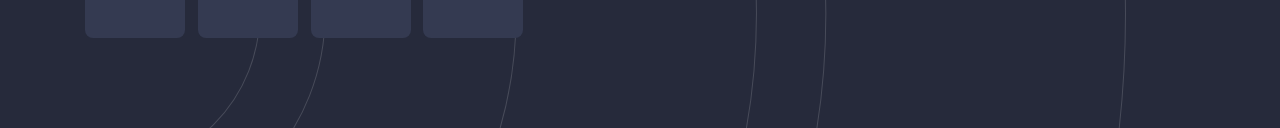
==== commit aaa4fde6: "finished css mobile version" ====
--- a/index.html
+++ b/index.html
@@ -25,269 +25,10 @@
             Officelite is the new collaboration platform built with an intuitive interface
             to improve productivity.
           </p>
-          <a href="" class="btn">Get Started</a>
+          <a href="./sign-up.html" class="btn">Get Started</a>
         </div>
         <div class="image-area">
-          <svg
-            width="525"
-            height="606"
-            xmlns="http://www.w3.org/2000/svg"
-            xmlns:xlink="http://www.w3.org/1999/xlink"
-          >
-            <defs>
-              <filter
-                x="-27.9%"
-                y="-12.1%"
-                width="155.8%"
-                height="148.5%"
-                filterUnits="objectBoundingBox"
-                id="c"
-              >
-                <feMorphology
-                  radius="12.5"
-                  in="SourceAlpha"
-                  result="shadowSpreadOuter1"
-                />
-                <feOffset dy="50" in="shadowSpreadOuter1" result="shadowOffsetOuter1" />
-                <feGaussianBlur
-                  stdDeviation="25"
-                  in="shadowOffsetOuter1"
-                  result="shadowBlurOuter1"
-                />
-                <feColorMatrix
-                  values="0 0 0 0 0.293478072 0 0 0 0 0.359720343 0 0 0 0 0.604534647 0 0 0 0.247159091 0"
-                  in="shadowBlurOuter1"
-                />
-              </filter>
-              <filter
-                x="-27.9%"
-                y="-25.7%"
-                width="155.8%"
-                height="202.7%"
-                filterUnits="objectBoundingBox"
-                id="g"
-              >
-                <feMorphology
-                  radius="12.5"
-                  in="SourceAlpha"
-                  result="shadowSpreadOuter1"
-                />
-                <feOffset dy="50" in="shadowSpreadOuter1" result="shadowOffsetOuter1" />
-                <feGaussianBlur
-                  stdDeviation="25"
-                  in="shadowOffsetOuter1"
-                  result="shadowBlurOuter1"
-                />
-                <feColorMatrix
-                  values="0 0 0 0 0.293478072 0 0 0 0 0.359720343 0 0 0 0 0.604534647 0 0 0 0.247159091 0"
-                  in="shadowBlurOuter1"
-                />
-              </filter>
-              <filter
-                x="-27.9%"
-                y="-7.8%"
-                width="155.8%"
-                height="131.1%"
-                filterUnits="objectBoundingBox"
-                id="i"
-              >
-                <feMorphology
-                  radius="12.5"
-                  in="SourceAlpha"
-                  result="shadowSpreadOuter1"
-                />
-                <feOffset dy="50" in="shadowSpreadOuter1" result="shadowOffsetOuter1" />
-                <feGaussianBlur
-                  stdDeviation="25"
-                  in="shadowOffsetOuter1"
-                  result="shadowBlurOuter1"
-                />
-                <feColorMatrix
-                  values="0 0 0 0 0.293478072 0 0 0 0 0.359720343 0 0 0 0 0.604534647 0 0 0 0.247159091 0"
-                  in="shadowBlurOuter1"
-                />
-              </filter>
-              <rect id="b" x="0" y="0" width="224" height="309" rx="13" />
-              <rect id="f" x="0" y="0" width="224" height="146" rx="13" />
-              <rect id="j" x="0" y="0" width="224" height="483" rx="13" />
-              <linearGradient x1="50%" y1="0%" x2="50%" y2="100%" id="d">
-                <stop stop-color="#024AFF" stop-opacity=".148" offset="0%" />
-                <stop stop-color="#3B77CF" stop-opacity="0" offset="100%" />
-              </linearGradient>
-              <circle id="a" cx="59" cy="59" r="59" />
-              <mask
-                id="k"
-                maskContentUnits="userSpaceOnUse"
-                maskUnits="objectBoundingBox"
-                x="0"
-                y="0"
-                width="118"
-                height="118"
-                fill="#fff"
-              >
-                <use xlink:href="#a" />
-              </mask>
-            </defs>
-            <g fill="none" fill-rule="evenodd">
-              <g transform="translate(25 46)">
-                <mask id="e" fill="#fff"><use xlink:href="#b" /></mask>
-                <use fill="#000" filter="url(#c)" xlink:href="#b" />
-                <use fill="#FFF" xlink:href="#b" />
-                <path
-                  fill="url(#d)"
-                  mask="url(#e)"
-                  d="M-36.826 240.688L56.5 209.026 112 127.17l56.5 18.01 75.17-116.672V269l-280.496-1z"
-                />
-                <path
-                  stroke="#5175FF"
-                  stroke-width="2"
-                  mask="url(#e)"
-                  d="M-36.826 240.688L56.5 209.026 112 127.17l56.5 18.01 75.17-116.672V269"
-                />
-                <path
-                  fill="#5175FF"
-                  opacity=".152"
-                  mask="url(#e)"
-                  d="M112 0h1v250h-1zM56 0h1v250h-1zM169 0h1v250h-1z"
-                />
-                <circle fill="#5175FF" mask="url(#e)" cx="112" cy="127" r="6" />
-                <circle
-                  stroke="#5175FF"
-                  opacity=".25"
-                  mask="url(#e)"
-                  cx="112"
-                  cy="127"
-                  r="17.5"
-                />
-                <circle fill="#5175FF" mask="url(#e)" cx="56" cy="209" r="6" />
-                <circle fill="#5175FF" mask="url(#e)" cx="169" cy="145" r="6" />
-                <circle fill="#5175FF" mask="url(#e)" cx="224" cy="60" r="6" />
-                <circle fill="#5175FF" mask="url(#e)" cy="228" r="6" />
-                <g mask="url(#e)">
-                  <text
-                    opacity=".5"
-                    font-family="KumbhSans-Bold, Kumbh Sans"
-                    font-size="11"
-                    font-weight="bold"
-                    transform="translate(-12 260)"
-                  >
-                    <tspan x="116.15" y="32" fill="#747B95">Jan</tspan>
-                  </text>
-                  <text
-                    opacity=".5"
-                    font-family="KumbhSans-Bold, Kumbh Sans"
-                    font-size="11"
-                    font-weight="bold"
-                    transform="translate(-12 260)"
-                  >
-                    <tspan x="57.779" y="32" fill="#747B95">Dec</tspan>
-                  </text>
-                  <text
-                    opacity=".5"
-                    font-family="KumbhSans-Bold, Kumbh Sans"
-                    font-size="11"
-                    font-weight="bold"
-                    transform="translate(-12 260)"
-                  >
-                    <tspan x="1.534" y="32" fill="#747B95">Nov</tspan>
-                  </text>
-                  <text
-                    opacity=".5"
-                    font-family="KumbhSans-Bold, Kumbh Sans"
-                    font-size="11"
-                    font-weight="bold"
-                    transform="translate(-12 260)"
-                  >
-                    <tspan x="170.308" y="32" fill="#747B95">Feb</tspan>
-                  </text>
-                  <text
-                    opacity=".5"
-                    font-family="KumbhSans-Bold, Kumbh Sans"
-                    font-size="11"
-                    font-weight="bold"
-                    transform="translate(-12 260)"
-                  >
-                    <tspan x="225.725" y="32" fill="#747B95">Mar</tspan>
-                  </text>
-                  <path
-                    fill="#747B95"
-                    opacity=".25"
-                    d="M0 268h224v1H0zM112 260h1v8h-1zM56 260h1v8h-1zM168 260h1v8h-1z"
-                  />
-                </g>
-              </g>
-              <g transform="translate(25 385)">
-                <mask id="h" fill="#fff"><use xlink:href="#f" /></mask>
-                <use fill="#000" filter="url(#g)" xlink:href="#f" />
-                <use fill="#333950" xlink:href="#f" />
-                <g mask="url(#h)">
-                  <g fill="#FEFEFE" fill-rule="nonzero">
-                    <path
-                      d="M80.64 95v-2.448l-6.768-.936 3.96-13.68h16.56l4.392 13.896-6.408.72V95h24.552v-2.448l-5.76-.648L93.888 41H86.4L70.128 91.688l-5.976.864V95H80.64zM93.6 75.416H78.552l7.2-24.624L93.6 75.416zm58.176 20.808c4.608 0 7.344-1.656 9.144-5.616l-1.224-1.008c-1.368 2.16-2.16 2.736-3.24 2.736-1.368 0-2.232-.936-2.232-3.672V69.296c0-10.44-4.104-14.832-14.328-14.832-11.16 0-17.424 4.32-18 11.088.576 2.376 2.376 3.672 4.968 3.672 2.736 0 5.184-1.944 5.4-6.84l.504-5.112a14.805 14.805 0 013.024-.288c5.472 0 7.2 2.232 7.2 9.72v4.392c-2.52.648-5.04 1.296-7.056 1.872-11.592 3.384-15.336 6.912-15.336 13.464 0 6.048 4.32 9.792 10.512 9.792 5.76 0 8.496-2.232 12.168-6.264 1.08 3.888 3.744 6.264 8.496 6.264zm-15.048-4.896c-3.384 0-5.4-2.016-5.4-6.336 0-5.256 2.664-8.64 7.704-10.728.864-.36 2.304-.792 3.96-1.224v14.976c-2.664 2.376-4.32 3.312-6.264 3.312zM63 100v4h95.132v-4z"
-                    />
-                  </g>
-                  <path
-                    fill="#FEFEFE"
-                    fill-rule="nonzero"
-                    d="M-67 71v4h95.132v-4zM193 71v4h95.132v-4z"
-                    opacity=".15"
-                  />
-                </g>
-              </g>
-              <g transform="translate(276)">
-                <use fill="#000" filter="url(#i)" xlink:href="#j" />
-                <use fill="#5175FF" xlink:href="#j" />
-              </g>
-              <path fill="#FFF" opacity=".15" d="M276 182h224v1H276z" />
-              <g transform="translate(329 32)">
-                <circle stroke="#FFF" opacity=".146" cx="59" cy="59" r="55.5" />
-                <use
-                  stroke="#5CFCD3"
-                  mask="url(#k)"
-                  stroke-width="20"
-                  stroke-dasharray="302"
-                  xlink:href="#a"
-                />
-                <text
-                  font-family="KumbhSans-Bold, Kumbh Sans"
-                  font-size="32"
-                  font-weight="bold"
-                  fill="#5CFCD3"
-                >
-                  <tspan x="26" y="70">87%</tspan>
-                </text>
-              </g>
-              <text
-                font-family="KumbhSans-Bold, Kumbh Sans"
-                font-size="40"
-                font-weight="bold"
-                fill="#FFF"
-                transform="translate(276)"
-              >
-                <tspan x="76" y="236">98k</tspan>
-              </text>
-              <g transform="translate(308 282)">
-                <rect fill="#FFF" width="14" height="14" rx="7" />
-                <rect fill="#7DA7FF" x="29" width="131" height="14" rx="7" />
-              </g>
-              <g transform="translate(308 316)">
-                <rect fill="#FFF" width="14" height="14" rx="7" />
-                <rect fill="#7DA7FF" x="29" width="83" height="14" rx="7" />
-              </g>
-              <g transform="translate(308 350)">
-                <rect fill="#FFF" width="14" height="14" rx="7" />
-                <rect fill="#7DA7FF" x="29" width="131" height="14" rx="7" />
-              </g>
-              <g transform="translate(308 384)">
-                <rect fill="#FFF" width="14" height="14" rx="7" />
-                <rect fill="#7DA7FF" x="29" width="79" height="14" rx="7" />
-              </g>
-              <g transform="translate(308 418)">
-                <rect fill="#FFF" width="14" height="14" rx="7" />
-                <rect fill="#7DA7FF" x="29" width="131" height="14" rx="7" />
-              </g>
-            </g>
-          </svg>
+          <img class="svg-charts" src="./assets/home/illustration-charts.svg" alt="" />
         </div>
       </section>
 
@@ -304,7 +45,7 @@
               <p class="feature-copy">2 gb storage</p>
               <p class="feature-copy">Great security and support</p>
             </div>
-            <a href="#" class="btn btn--accent-1">Try for Free</a>
+            <a href="./sign-up.html" class="btn btn--accent-1">Try for Free</a>
           </div>
 
           <div class="card card--accent">
@@ -318,7 +59,7 @@
               <p class="feature-copy">50 GB storage</p>
               <p class="feature-copy">More control and insights</p>
             </div>
-            <a href="#" class="btn btn--accent-2">Try for Free</a>
+            <a href="./sign-up.html" class="btn btn--accent-2">Try for Free</a>
           </div>
 
           <div class="card">
@@ -332,7 +73,7 @@
               <p class="feature-copy">100 GB storage</p>
               <p class="feature-copy">VIP support</p>
             </div>
-            <a href="#" class="btn btn--accent-1">Try for Free</a>
+            <a href="./sign-up.html" class="btn btn--accent-1">Try for Free</a>
           </div>
         </div>
       </section>
@@ -354,25 +95,25 @@
               <!-- If you're choosing to make this timer dynamic, have it countdown from the date you set above -->
 
               <div class="cd-card">
-                <h2 id="countdown__days" class="cd-card__number">47</h2>
+                <h2 id="countdown__days" class="cd-card__number"></h2>
                 <p class="cd-card__unit">days</p>
               </div>
               <div class="cd-card">
-                <h2 id="countdown__hours" class="cd-card__number">07</h2>
+                <h2 id="countdown__hours" class="cd-card__number"></h2>
                 <p class="cd-card__unit">hours</p>
               </div>
               <div class="cd-card">
-                <h2 id="countdown__minutes" class="cd-card__number">56</h2>
+                <h2 id="countdown__minutes" class="cd-card__number"></h2>
                 <p class="cd-card__unit">min</p>
               </div>
               <div class="cd-card">
-                <h2 id="countdown__seconds" class="cd-card__number">14</h2>
+                <h2 id="countdown__seconds" class="cd-card__number"></h2>
                 <p class="cd-card__unit">sec</p>
               </div>
             </div>
           </div>
 
-          <a href="#" class="btn">Get Started</a>
+          <a href="./sign-up.html" class="btn">Get Started</a>
         </div>
       </footer>
     </div>
--- a/style.css
+++ b/style.css
@@ -205,9 +205,10 @@
 
 .image-area {
   order: -1;
-}
-
-.image-area svg {
+  padding: 0 4.25em;
+}
+
+.svg-charts {
 }
 
 .copy-area {
@@ -218,6 +219,7 @@
   gap: 1.5em;
 
   max-width: 440px;
+  margin-top: 4em;
 }
 
 /* Section B */
@@ -334,6 +336,10 @@
 .wrapper--sign-up {
   background-position: 45% -14em;
   background-size: 130%;
+}
+
+.wrapper--sign-up .copy-area {
+  margin-top: 0;
 }
 
 .wrapper--sign-up .countdown-cards {
@@ -405,9 +411,15 @@
 }
 
 .background {
-  margin-top: -4em;
-  height: 20em;
-  background-color: var(--clr-blackish);
+  margin-top: -12em;
+  height: 280px;
+  background: var(--clr-blackish);
+  background-image: url('./assets/sign-up/bg-pattern-side.svg');
+
+  background-position: -280px -300px;
+
+  background-size: 250%;
+  background-repeat: no-repeat;
 }
 
 /* ================== */
